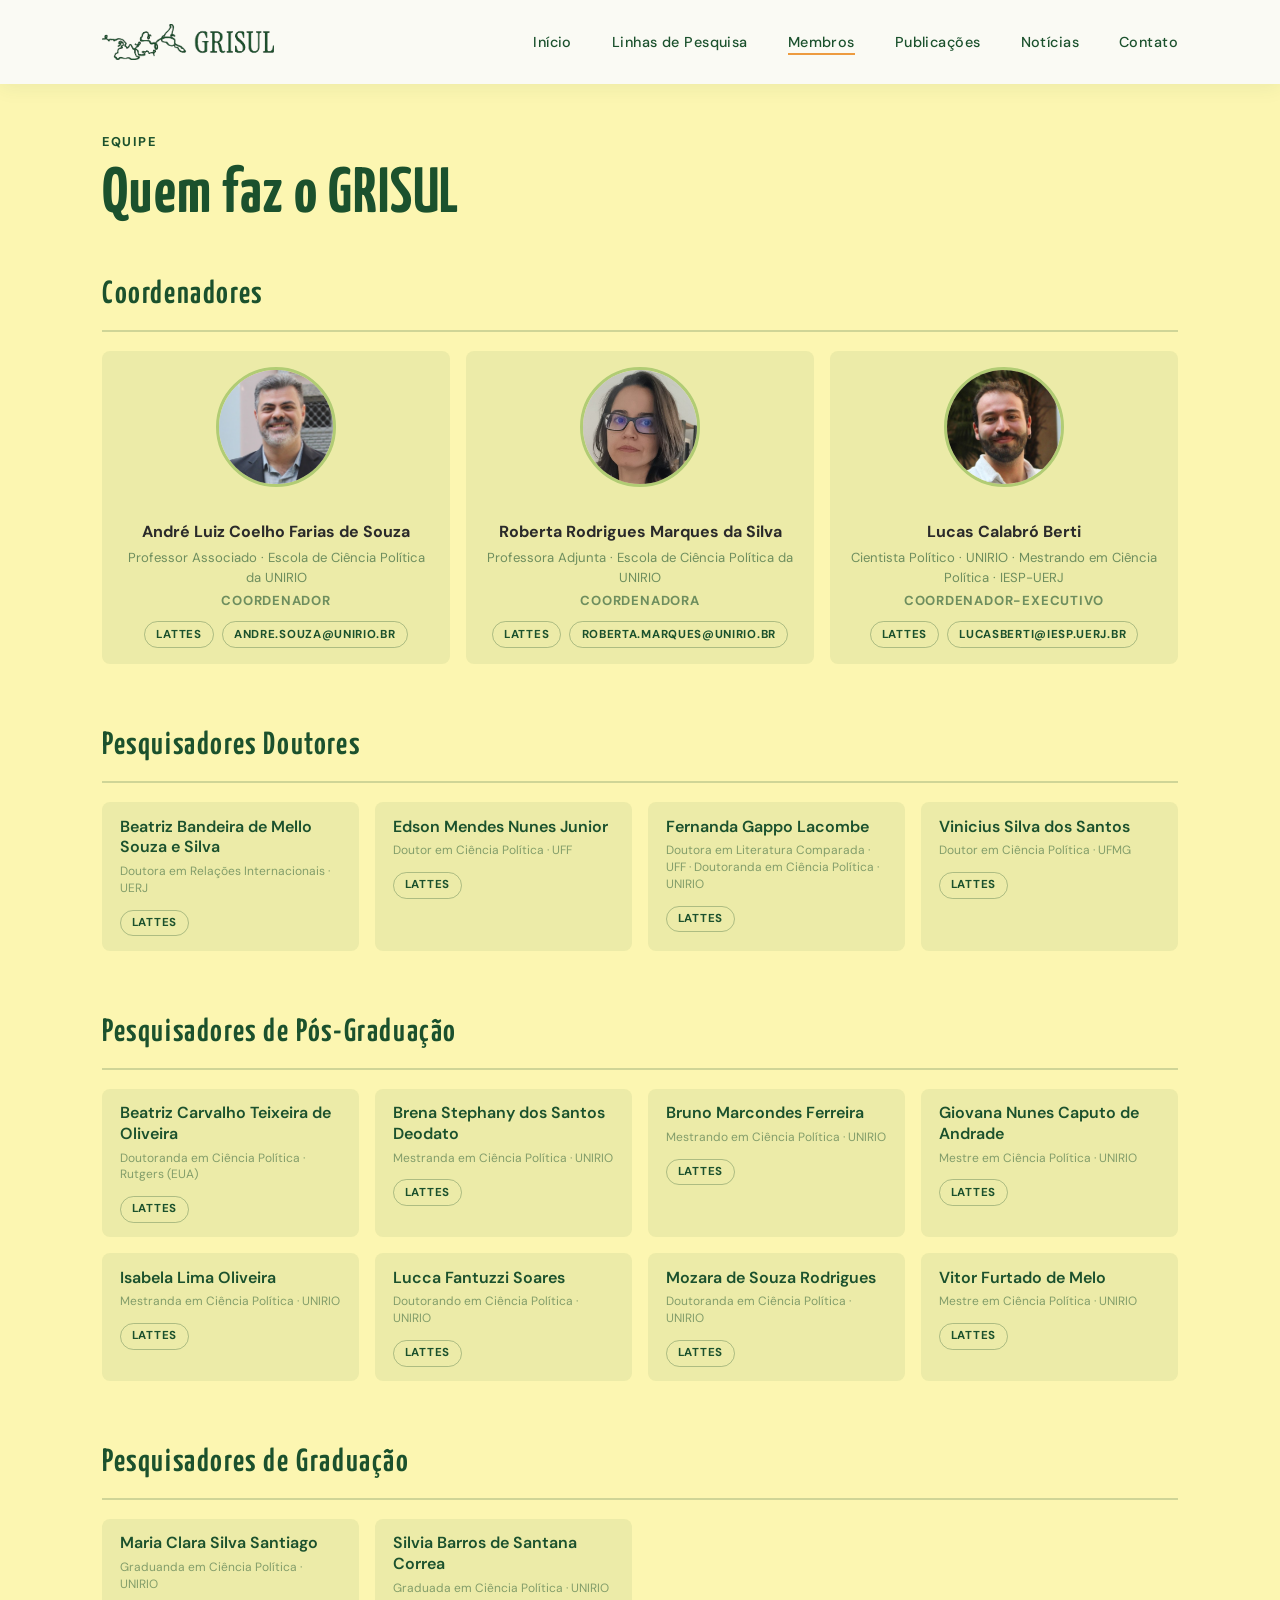
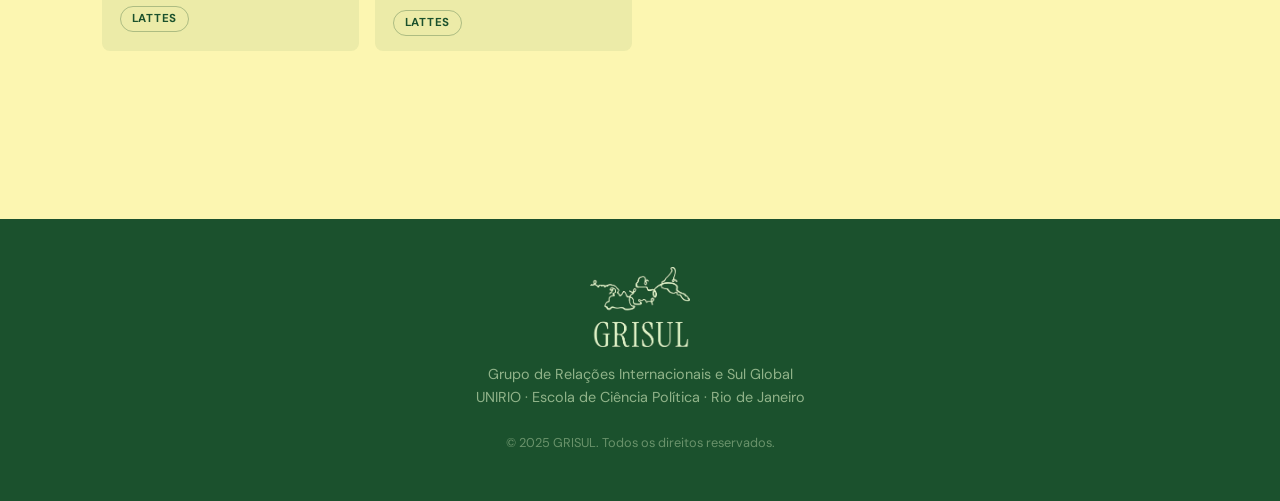
==== membros.html @ c3893f8e "Add files via upload" ====
<!DOCTYPE html>
<html lang="pt-BR">
<head>
  <meta charset="UTF-8" />
  <meta name="viewport" content="width=device-width, initial-scale=1.0" />
  <title>Membros — GRISUL</title>
  <link rel="preconnect" href="https://fonts.googleapis.com" />
  <link rel="preconnect" href="https://fonts.gstatic.com" crossorigin />
  <link href="https://fonts.googleapis.com/css2?family=Yanone+Kaffeesatz:wght@300;400;600;700&family=DM+Sans:ital,wght@0,300;0,400;0,500;0,700;1,400&display=swap" rel="stylesheet" />
  <link rel="stylesheet" href="style.css" />
</head>
<body>

  <nav id="navbar">
    <div class="nav-inner">
      <a href="index.html" class="nav-logo">
        <img src="logo3.png" alt="GRISUL" class="nav-logo-img nav-logo-dark" />
        <img src="logo4.png" alt="GRISUL" class="nav-logo-img nav-logo-light" />
      </a>
      <button class="nav-toggle" id="navToggle" aria-label="Menu">
        <span></span><span></span><span></span>
      </button>
      <ul class="nav-links" id="navLinks">
        <li><a href="index.html">Início</a></li>
        <li><a href="linhas.html">Linhas de Pesquisa</a></li>
        <li><a href="membros.html" class="active">Membros</a></li>
        <li><a href="publicacoes.html">Publicações</a></li>
        <li><a href="index.html#noticias">Notícias</a></li>
        <li><a href="index.html#contato">Contato</a></li>
      </ul>
    </div>
  </nav>

  <section class="section membros page-hero">
    <div class="container">
      <div class="section-label">Equipe</div>
      <h2 class="section-title section-title--lg">Quem faz o GRISUL</h2>

      <div class="membros-bloco">
        <h3 class="membros-cat membros-cat--lg">Coordenadores</h3>
        <div class="membros-grid">
          <div class="membro-card membro-card--vertical">
            <img src="foto-andre.jpg" alt="André Luiz Coelho Farias de Souza" class="membro-foto-lg" style="object-position: center 15%;" />
            <div class="membro-info membro-info--center">
              <strong>André Luiz Coelho Farias de Souza</strong>
              <span>Professor Associado · Escola de Ciência Política da UNIRIO</span>
              <span class="membro-cargo">Coordenador</span>
              <div class="membro-links">
                <a href="http://lattes.cnpq.br/7370207316680307" target="_blank" class="btn-lattes">Lattes</a>
                <a href="mailto:andre.souza@unirio.br" class="btn-lattes">andre.souza@unirio.br</a>
              </div>
            </div>
          </div>
          <div class="membro-card membro-card--vertical">
            <img src="foto-roberta.jpg" alt="Roberta Rodrigues Marques da Silva" class="membro-foto-lg" style="object-position: center 10%;" />
            <div class="membro-info membro-info--center">
              <strong>Roberta Rodrigues Marques da Silva</strong>
              <span>Professora Adjunta · Escola de Ciência Política da UNIRIO</span>
              <span class="membro-cargo">Coordenadora</span>
              <div class="membro-links">
                <a href="http://lattes.cnpq.br/0829888074586753" target="_blank" class="btn-lattes">Lattes</a>
                <a href="mailto:roberta.marques@unirio.br" class="btn-lattes">roberta.marques@unirio.br</a>
              </div>
            </div>
          </div>
          <div class="membro-card membro-card--vertical">
            <img src="foto-lucas.jpg" alt="Lucas Calabró Berti" class="membro-foto-lg" style="object-position: center 5%;" />
            <div class="membro-info membro-info--center">
              <strong>Lucas Calabró Berti</strong>
              <span>Cientista Político · UNIRIO · Mestrando em Ciência Política · IESP-UERJ</span>
              <span class="membro-cargo">Coordenador-Executivo</span>
              <div class="membro-links">
                <a href="http://lattes.cnpq.br/3201012395712916" target="_blank" class="btn-lattes">Lattes</a>
                <a href="mailto:lucasberti@iesp.uerj.br" class="btn-lattes">lucasberti@iesp.uerj.br</a>
              </div>
            </div>
          </div>
        </div>
      </div>

      <div class="membros-bloco">
        <h3 class="membros-cat membros-cat--lg">Pesquisadores Doutores</h3>
        <div class="membros-grid membros-grid--small">
          <div class="membro-tag">
            <span class="membro-tag-nome">Beatriz Bandeira de Mello Souza e Silva</span>
            <span class="membro-nivel">Doutora em Relações Internacionais · UERJ</span>
            <div class="membro-tag-footer"><a href="#" class="btn-lattes">Lattes</a></div>
          </div>
          <div class="membro-tag">
            <span class="membro-tag-nome">Edson Mendes Nunes Junior</span>
            <span class="membro-nivel">Doutor em Ciência Política · UFF</span>
            <div class="membro-tag-footer"><a href="#" class="btn-lattes">Lattes</a></div>
          </div>
          <div class="membro-tag">
            <span class="membro-tag-nome">Fernanda Gappo Lacombe</span>
            <span class="membro-nivel">Doutora em Literatura Comparada · UFF · Doutoranda em Ciência Política · UNIRIO</span>
            <div class="membro-tag-footer"><a href="#" class="btn-lattes">Lattes</a></div>
          </div>
          <div class="membro-tag">
            <span class="membro-tag-nome">Vinicius Silva dos Santos</span>
            <span class="membro-nivel">Doutor em Ciência Política · UFMG</span>
            <div class="membro-tag-footer"><a href="#" class="btn-lattes">Lattes</a></div>
          </div>
        </div>
      </div>

      <div class="membros-bloco">
        <h3 class="membros-cat membros-cat--lg">Pesquisadores de Pós-Graduação</h3>
        <div class="membros-grid membros-grid--small">
          <div class="membro-tag">
            <span class="membro-tag-nome">Beatriz Carvalho Teixeira de Oliveira</span>
            <span class="membro-nivel">Doutoranda em Ciência Política · Rutgers (EUA)</span>
            <div class="membro-tag-footer"><a href="#" class="btn-lattes">Lattes</a></div>
          </div>
          <div class="membro-tag">
            <span class="membro-tag-nome">Brena Stephany dos Santos Deodato</span>
            <span class="membro-nivel">Mestranda em Ciência Política · UNIRIO</span>
            <div class="membro-tag-footer"><a href="#" class="btn-lattes">Lattes</a></div>
          </div>
          <div class="membro-tag">
            <span class="membro-tag-nome">Bruno Marcondes Ferreira</span>
            <span class="membro-nivel">Mestrando em Ciência Política · UNIRIO</span>
            <div class="membro-tag-footer"><a href="#" class="btn-lattes">Lattes</a></div>
          </div>
          <div class="membro-tag">
            <span class="membro-tag-nome">Giovana Nunes Caputo de Andrade</span>
            <span class="membro-nivel">Mestre em Ciência Política · UNIRIO</span>
            <div class="membro-tag-footer"><a href="#" class="btn-lattes">Lattes</a></div>
          </div>
          <div class="membro-tag">
            <span class="membro-tag-nome">Isabela Lima Oliveira</span>
            <span class="membro-nivel">Mestranda em Ciência Política · UNIRIO</span>
            <div class="membro-tag-footer"><a href="#" class="btn-lattes">Lattes</a></div>
          </div>
          <div class="membro-tag">
            <span class="membro-tag-nome">Lucca Fantuzzi Soares</span>
            <span class="membro-nivel">Doutorando em Ciência Política · UNIRIO</span>
            <div class="membro-tag-footer"><a href="#" class="btn-lattes">Lattes</a></div>
          </div>
          <div class="membro-tag">
            <span class="membro-tag-nome">Mozara de Souza Rodrigues</span>
            <span class="membro-nivel">Doutoranda em Ciência Política · UNIRIO</span>
            <div class="membro-tag-footer"><a href="#" class="btn-lattes">Lattes</a></div>
          </div>
          <div class="membro-tag">
            <span class="membro-tag-nome">Vitor Furtado de Melo</span>
            <span class="membro-nivel">Mestre em Ciência Política · UNIRIO</span>
            <div class="membro-tag-footer"><a href="#" class="btn-lattes">Lattes</a></div>
          </div>
        </div>
      </div>

      <div class="membros-bloco">
        <h3 class="membros-cat membros-cat--lg">Pesquisadores de Graduação</h3>
        <div class="membros-grid membros-grid--small">
          <div class="membro-tag">
            <span class="membro-tag-nome">Maria Clara Silva Santiago</span>
            <span class="membro-nivel">Graduanda em Ciência Política · UNIRIO</span>
            <div class="membro-tag-footer"><a href="#" class="btn-lattes">Lattes</a></div>
          </div>
          <div class="membro-tag">
            <span class="membro-tag-nome">Silvia Barros de Santana Correa</span>
            <span class="membro-nivel">Graduada em Ciência Política · UNIRIO</span>
            <div class="membro-tag-footer"><a href="#" class="btn-lattes">Lattes</a></div>
          </div>
        </div>
      </div>

    </div>
  </section>

  <footer class="footer">
    <div class="container footer-inner">
      <div class="footer-logo">
        <img src="logo1.png" alt="GRISUL" class="footer-logo-img" />
      </div>
      <p class="footer-desc">Grupo de Relações Internacionais e Sul Global<br>UNIRIO · Escola de Ciência Política · Rio de Janeiro</p>
      <p class="footer-copy">© 2025 GRISUL. Todos os direitos reservados.</p>
    </div>
  </footer>

  <script src="script.js"></script>
</body>
</html>
---- style.css ----
/* =============================================
   GRISUL — Identidade Visual 2025
   Cores: #1B512D #B1CC74 #DEF4C6 #ED9B40 #A22C29 #FCF6B1
   Tipografia: Yanone Kaffeesatz + DM Sans
   ============================================= */

:root {
  --verde-escuro: #1B512D;
  --verde-medio: #B1CC74;
  --verde-claro: #DEF4C6;
  --laranja: #ED9B40;
  --vermelho: #A22C29;
  --amarelo: #FCF6B1;
  --branco: #FAFAF7;
  --cinza-texto: #2a2a2a;

  --fonte-titulo: 'Yanone Kaffeesatz', sans-serif;
  --fonte-corpo: 'DM Sans', sans-serif;

  --radius: 16px;
  --radius-sm: 8px;
  --transicao: 0.3s ease;
}

*, *::before, *::after { box-sizing: border-box; margin: 0; padding: 0; }

html { scroll-behavior: smooth; }

body {
  font-family: var(--fonte-corpo);
  background-color: var(--branco);
  color: var(--cinza-texto);
  line-height: 1.6;
  overflow-x: hidden;
}

/* ---- UTILITÁRIOS ---- */
.container {
  max-width: 1140px;
  margin: 0 auto;
  padding: 0 2rem;
}

.section {
  padding: 7rem 0;
}

.section-label {
  font-family: var(--fonte-corpo);
  font-size: 0.8rem;
  font-weight: 700;
  letter-spacing: 0.12em;
  text-transform: uppercase;
  color: var(--verde-escuro);
  opacity: 0.6;
  margin-bottom: 0.6rem;
}

.section-title {
  font-family: var(--fonte-titulo);
  font-size: clamp(1.6rem, 3vw, 2.4rem);
  font-weight: 700;
  color: var(--verde-escuro);
  line-height: 1.05;
  margin-bottom: 2.5rem;
  letter-spacing: 0.02em;
}

.section-title--lg {
  font-size: clamp(2.6rem, 5vw, 4.2rem);
}

/* ---- BOTÕES ---- */
.btn {
  display: inline-block;
  font-family: var(--fonte-corpo);
  font-weight: 600;
  font-size: 0.95rem;
  padding: 0.85rem 2rem;
  border-radius: 50px;
  text-decoration: none;
  transition: all var(--transicao);
  cursor: pointer;
}

.btn-primary {
  background: var(--verde-escuro);
  color: var(--verde-claro);
  border: 2px solid var(--verde-escuro);
}
.btn-primary:hover {
  background: var(--laranja);
  border-color: var(--laranja);
  color: var(--verde-escuro);
  transform: translateY(-2px);
}

.btn-outline {
  background: transparent;
  color: var(--verde-escuro);
  border: 2px solid var(--verde-escuro);
}
.btn-outline:hover {
  background: var(--verde-escuro);
  color: var(--verde-claro);
  transform: translateY(-2px);
}

/* ---- NAVBAR ---- */
#navbar {
  position: fixed;
  top: 0; left: 0; right: 0;
  z-index: 100;
  background: rgba(250, 250, 247, 0.96);
  backdrop-filter: blur(12px);
  box-shadow: 0 2px 20px rgba(27, 81, 45, 0.08);
  padding: 0.5rem 0;
}

.nav-inner {
  max-width: 1140px;
  margin: 0 auto;
  padding: 0 2rem;
  display: flex;
  align-items: center;
  justify-content: space-between;
  height: 68px;
}

.nav-logo {
  display: flex;
  align-items: center;
  text-decoration: none;
}

.nav-logo-img {
  height: 36px;
  width: auto;
}

/* Antes do scroll: fundo verde claro → usa logo escura (logo3) */
.nav-logo-dark { display: block; }
.nav-logo-light { display: none; }

/* Quando scrollado: fundo branco → logo escura continua boa */
#navbar.scrolled .nav-logo-dark { display: block; }
#navbar.scrolled .nav-logo-light { display: none; }

.nav-links {
  display: flex;
  list-style: none;
  gap: 2.5rem;
}

.nav-links a {
  font-family: var(--fonte-corpo);
  font-size: 0.9rem;
  font-weight: 500;
  color: var(--verde-escuro);
  text-decoration: none;
  letter-spacing: 0.03em;
  position: relative;
  transition: color var(--transicao);
}

.nav-links a::after {
  content: '';
  position: absolute;
  bottom: -4px; left: 0; right: 0;
  height: 2px;
  background: var(--laranja);
  transform: scaleX(0);
  transform-origin: left;
  transition: transform var(--transicao);
}

.nav-links a:hover::after,
.nav-links a.active::after { transform: scaleX(1); }

.nav-toggle {
  display: none;
  flex-direction: column;
  gap: 5px;
  background: none;
  border: none;
  cursor: pointer;
  padding: 4px;
}

.nav-toggle span {
  display: block;
  width: 24px;
  height: 2px;
  background: var(--verde-escuro);
  border-radius: 2px;
  transition: all 0.3s;
}

/* ---- HERO ---- */
.hero {
  min-height: 100vh;
  background: var(--verde-claro);
  display: flex;
  align-items: center;
  position: relative;
  overflow: hidden;
  padding-top: 68px;
}

.hero-bg-shapes {
  position: absolute;
  inset: 0;
  pointer-events: none;
}

.shape {
  position: absolute;
  border-radius: 50%;
  opacity: 0.3;
}

.shape-1 {
  width: 600px; height: 600px;
  background: radial-gradient(circle, var(--verde-medio) 0%, transparent 70%);
  top: -200px; right: -100px;
}

.shape-2 {
  width: 400px; height: 400px;
  background: radial-gradient(circle, var(--amarelo) 0%, transparent 70%);
  bottom: -150px; left: -100px;
}

.shape-3 {
  width: 200px; height: 200px;
  background: radial-gradient(circle, var(--laranja) 0%, transparent 70%);
  top: 30%; left: 40%;
  opacity: 0.15;
}

.hero-inner {
  position: relative;
  z-index: 2;
  max-width: 1140px;
  margin: 0 auto;
  padding: 4rem 2rem;
  width: 100%;
  display: grid;
  grid-template-columns: 1fr auto;
  align-items: center;
  gap: 4rem;
}

.hero-content {
  display: flex;
  flex-direction: column;
  gap: 2rem;
}

.hero-badge {
  display: inline-block;
  font-size: 0.78rem;
  font-weight: 600;
  letter-spacing: 0.1em;
  text-transform: uppercase;
  color: var(--verde-escuro);
  background: rgba(27, 81, 45, 0.1);
  padding: 0.4rem 1rem;
  border-radius: 50px;
  border: 1px solid rgba(27, 81, 45, 0.2);
  width: fit-content;
}

.hero-tagline {
  font-family: var(--fonte-titulo);
  font-size: clamp(2rem, 4vw, 3.4rem);
  font-weight: 600;
  color: var(--verde-escuro);
  line-height: 1.15;
  letter-spacing: 0.01em;
  max-width: 680px;
}

.hero-ctas {
  display: flex;
  gap: 1rem;
  flex-wrap: wrap;
}

.hero-logo-side {
  display: flex;
  align-items: center;
  justify-content: center;
  flex-shrink: 0;
}

.hero-logo-img {
  width: clamp(220px, 28vw, 380px);
  height: auto;
}

@keyframes floatMap {
  0%, 100% { transform: translateY(0); }
  50% { transform: translateY(-10px); }
}

.hero-logo-side {
  animation: floatMap 5s ease-in-out infinite;
}

/* ---- PÁGINAS INTERNAS ---- */
.page-hero {
  padding-top: calc(68px + 4rem);
}

/* ---- SOBRE ---- */
.sobre {
  background: var(--branco);
}

.sobre-grid {
  display: grid;
  grid-template-columns: 1fr 1fr;
  gap: 5rem;
  align-items: start;
}

.sobre-text p {
  font-size: 1.05rem;
  line-height: 1.75;
  color: #444;
  margin-bottom: 1.4rem;
}

.sobre-stats {
  display: grid;
  grid-template-columns: 1fr 1fr;
  gap: 1.5rem;
  margin-top: 3rem;
}

.stat {
  display: flex;
  flex-direction: column;
  gap: 0.2rem;
}

.stat-num {
  font-family: var(--fonte-titulo);
  font-size: 3rem;
  font-weight: 700;
  color: var(--vermelho);
  line-height: 1;
}

.stat-label {
  font-size: 0.85rem;
  color: #666;
  font-weight: 500;
}

.sobre-card {
  background: var(--verde-claro);
  border-radius: var(--radius);
  padding: 2.5rem;
  position: sticky;
  top: 90px;
}

.sobre-card-label {
  font-size: 0.75rem;
  font-weight: 700;
  letter-spacing: 0.1em;
  text-transform: uppercase;
  color: var(--verde-escuro);
  opacity: 0.55;
  margin-bottom: 0.5rem;
}

.sobre-card p {
  font-size: 0.95rem;
  color: var(--verde-escuro);
  line-height: 1.6;
}

.cnpq-link {
  font-size: 0.95rem;
  font-weight: 600;
  color: var(--verde-escuro);
  text-decoration: none;
  border-bottom: 2px solid var(--verde-medio);
  transition: border-color var(--transicao);
}
.cnpq-link:hover { border-color: var(--laranja); }

/* ---- LINHAS DE PESQUISA ---- */
.linhas {
  background: var(--verde-escuro);
}

.linhas .section-label { color: var(--verde-medio); }
.linhas .section-title { color: var(--verde-claro); }

.linhas-grid {
  display: grid;
  grid-template-columns: repeat(2, 1fr);
  gap: 1.5rem;
}

.linha-card {
  padding: 2.5rem;
  border-radius: var(--radius);
  position: relative;
  overflow: hidden;
  transition: transform var(--transicao);
  border: 1px solid rgba(255,255,255,0.08);
}

.linha-card:hover { transform: translateY(-4px); }

.linha-card[data-cor="verde"] { background: rgba(177, 204, 116, 0.12); }
.linha-card[data-cor="laranja"] { background: rgba(237, 155, 64, 0.12); }
.linha-card[data-cor="vermelho"] { background: rgba(162, 44, 41, 0.2); }
.linha-card[data-cor="amarelo"] { background: rgba(252, 246, 177, 0.08); }

.linha-num {
  font-family: var(--fonte-titulo);
  font-size: 5rem;
  font-weight: 700;
  line-height: 1;
  margin-bottom: 1rem;
  opacity: 0.15;
  color: #fff;
}

.linha-card[data-cor="verde"] .linha-num { color: var(--verde-medio); opacity: 0.4; }
.linha-card[data-cor="laranja"] .linha-num { color: var(--laranja); opacity: 0.4; }
.linha-card[data-cor="vermelho"] .linha-num { color: var(--vermelho); opacity: 0.5; }
.linha-card[data-cor="amarelo"] .linha-num { color: var(--amarelo); opacity: 0.4; }

.linha-card h3 {
  font-family: var(--fonte-titulo);
  font-size: 1.5rem;
  font-weight: 600;
  color: var(--verde-claro);
  margin-bottom: 1rem;
  line-height: 1.2;
  letter-spacing: 0.02em;
}

.linha-card p {
  font-size: 0.95rem;
  color: rgba(222, 244, 198, 0.7);
  line-height: 1.7;
}

/* ---- MEMBROS ---- */
.membros {
  background: var(--amarelo);
}

.membros .section-title { color: var(--verde-escuro); }

.membros-bloco {
  margin-bottom: 3.5rem;
}

.membros-cat {
  font-family: var(--fonte-titulo);
  font-size: 1.3rem;
  font-weight: 600;
  color: var(--verde-escuro);
  letter-spacing: 0.05em;
  margin-bottom: 1.2rem;
  padding-bottom: 0.6rem;
  border-bottom: 2px solid rgba(27, 81, 45, 0.2);
}

.membros-cat--lg {
  font-size: 2rem;
}

.membros-grid {
  display: grid;
  grid-template-columns: repeat(auto-fill, minmax(280px, 1fr));
  gap: 1rem;
}

.membros-grid--small {
  grid-template-columns: repeat(auto-fill, minmax(240px, 1fr));
}

.membro-tag {
  background: rgba(27, 81, 45, 0.07);
  border-radius: var(--radius-sm);
  padding: 1rem 1.2rem;
  transition: background var(--transicao);
  display: flex;
  flex-direction: column;
  align-items: flex-start;
  gap: 0.25rem;
}

.membro-tag:hover { background: rgba(27, 81, 45, 0.13); }

.membro-tag-nome {
  display: block;
  font-size: 1rem;
  font-weight: 700;
  color: var(--verde-escuro);
  line-height: 1.3;
}

.membro-nivel {
  display: block;
  font-size: 0.78rem;
  font-weight: 400;
  color: var(--verde-escuro);
  opacity: 0.5;
  line-height: 1.4;
}

.membro-tag-footer {
  margin-top: 0.5rem;
}

.btn-lattes {
  display: inline-block;
  font-size: 0.72rem;
  font-weight: 700;
  letter-spacing: 0.06em;
  text-transform: uppercase;
  color: var(--verde-escuro);
  text-decoration: none;
  border: 1.5px solid rgba(27, 81, 45, 0.35);
  border-radius: 50px;
  padding: 0.25rem 0.8rem;
  transition: all var(--transicao);
}

.btn-lattes:hover {
  background: var(--verde-escuro);
  color: var(--verde-claro);
  border-color: var(--verde-escuro);
}

.membro-card {
  display: flex;
  align-items: flex-start;
  gap: 1rem;
  background: rgba(27, 81, 45, 0.07);
  border-radius: var(--radius-sm);
  padding: 1rem 1.2rem;
  transition: background var(--transicao);
}

.membro-card:hover { background: rgba(27, 81, 45, 0.13); }

.membro-foto {
  width: 72px;
  height: 72px;
  border-radius: 50%;
  object-fit: cover;
  object-position: center top;
  flex-shrink: 0;
  border: 3px solid var(--verde-medio);
}

.membro-foto-lg {
  width: 120px;
  height: 120px;
  border-radius: 50%;
  object-fit: cover;
  object-position: center top;
  border: 3px solid var(--verde-medio);
  margin-bottom: 1rem;
}

.membro-card--vertical {
  flex-direction: column;
  align-items: center;
  text-align: center;
}

.membro-info--center {
  display: flex;
  flex-direction: column;
  align-items: center;
  gap: 0.25rem;
  width: 100%;
}

.membro-info--center .membro-links {
  justify-content: center;
}

.membro-info {
  display: flex;
  flex-direction: column;
  gap: 0.2rem;
}

.membro-info span {
  font-size: 0.82rem;
  color: var(--verde-escuro);
  opacity: 0.6;
  line-height: 1.5;
}

.membro-cargo {
  font-size: 0.8rem;
  font-weight: 700;
  letter-spacing: 0.06em;
  text-transform: uppercase;
  color: var(--verde-escuro);
  opacity: 0.6;
}

.membro-tag {
  background: rgba(27, 81, 45, 0.07);
  border-radius: var(--radius-sm);
  padding: 0.9rem 1.1rem;
  transition: background var(--transicao);
  display: flex;
  flex-direction: column;
  gap: 0.3rem;
}

.membro-tag:hover { background: rgba(27, 81, 45, 0.13); }

.membro-tag-nome {
  font-size: 1rem;
  font-weight: 600;
  color: var(--verde-escuro);
  line-height: 1.3;
}

.membro-nivel {
  font-size: 0.75rem;
  font-weight: 400;
  color: var(--verde-escuro);
  opacity: 0.5;
  line-height: 1.4;
}

.membro-tag-footer {
  margin-top: 0.4rem;
}

.btn-lattes {
  display: inline-block;
  font-size: 0.72rem;
  font-weight: 700;
  letter-spacing: 0.06em;
  text-transform: uppercase;
  color: var(--verde-escuro);
  text-decoration: none;
  border: 1.5px solid rgba(27, 81, 45, 0.3);
  border-radius: 50px;
  padding: 0.2rem 0.7rem;
  transition: all var(--transicao);
}

.btn-lattes:hover {
  background: var(--verde-escuro);
  color: var(--verde-claro);
  border-color: var(--verde-escuro);
}

.membro-links {
  display: flex;
  gap: 0.5rem;
  margin-top: 0.5rem;
  flex-wrap: wrap;
}

/* ---- PUBLICAÇÕES ---- */
.publicacoes {
  background: var(--branco);
}

.pub-placeholder {
  display: flex;
  flex-direction: column;
  align-items: center;
  text-align: center;
  gap: 1.5rem;
  padding: 4rem 2rem;
  background: var(--verde-claro);
  border-radius: var(--radius);
  max-width: 600px;
  margin: 0 auto;
}

.pub-icon {
  color: var(--verde-escuro);
  opacity: 0.5;
}

.pub-placeholder p {
  font-size: 1rem;
  color: var(--verde-escuro);
  line-height: 1.7;
  opacity: 0.8;
}

/* ---- NOTÍCIAS ---- */
.noticias {
  background: var(--verde-escuro);
}

.noticias .section-label { color: var(--verde-medio); }
.noticias .section-title { color: var(--verde-claro); }

.noticias-grid {
  display: grid;
  grid-template-columns: repeat(3, 1fr);
  gap: 1.5rem;
}

.noticia-card {
  background: rgba(255,255,255,0.05);
  border: 1px solid rgba(255,255,255,0.08);
  border-radius: var(--radius);
  padding: 1.8rem;
  display: flex;
  flex-direction: column;
  gap: 0.8rem;
  transition: background var(--transicao), transform var(--transicao);
}

.noticia-card:hover {
  background: rgba(255,255,255,0.09);
  transform: translateY(-3px);
}

.noticia-tipo {
  display: inline-block;
  font-size: 0.7rem;
  font-weight: 700;
  letter-spacing: 0.1em;
  text-transform: uppercase;
  padding: 0.25rem 0.8rem;
  border-radius: 50px;
  width: fit-content;
}

.noticia-tipo--artigo {
  background: rgba(177, 204, 116, 0.2);
  color: var(--verde-medio);
  border: 1px solid rgba(177, 204, 116, 0.3);
}

.noticia-tipo--evento {
  background: rgba(237, 155, 64, 0.2);
  color: var(--laranja);
  border: 1px solid rgba(237, 155, 64, 0.3);
}

.noticia-titulo {
  font-family: var(--fonte-titulo);
  font-size: 1.4rem;
  font-weight: 600;
  color: var(--verde-claro);
  line-height: 1.25;
  letter-spacing: 0.02em;
}

.noticia-desc {
  font-size: 0.9rem;
  color: rgba(222, 244, 198, 0.65);
  line-height: 1.65;
  flex: 1;
}

.noticia-meta {
  display: flex;
  justify-content: space-between;
  align-items: center;
  padding-top: 0.8rem;
  border-top: 1px solid rgba(255,255,255,0.08);
  gap: 0.5rem;
}

.noticia-autor {
  font-size: 0.8rem;
  font-weight: 600;
  color: var(--verde-medio);
}

.noticia-data {
  font-size: 0.75rem;
  color: rgba(222, 244, 198, 0.4);
}

.noticia-link {
  font-size: 0.82rem;
  font-weight: 600;
  color: var(--laranja);
  text-decoration: none;
  transition: opacity var(--transicao);
}

.noticia-link:hover { opacity: 0.75; }

@media (max-width: 900px) {
  .noticias-grid { grid-template-columns: 1fr; }
}

/* ---- CONTATO ---- */
.contato {
  background: var(--verde-claro);
}

.contato-grid {
  display: grid;
  grid-template-columns: 1fr 1fr;
  gap: 4rem;
  align-items: start;
}

.contato-item {
  display: flex;
  align-items: flex-start;
  gap: 1.2rem;
  margin-bottom: 2rem;
}

.contato-icon {
  font-size: 1.3rem;
  width: 40px;
  height: 40px;
  background: var(--verde-escuro);
  border-radius: 50%;
  display: flex;
  align-items: center;
  justify-content: center;
  flex-shrink: 0;
}

.contato-item > div {
  display: flex;
  flex-direction: column;
  gap: 0.2rem;
}

.contato-item strong {
  font-size: 0.8rem;
  font-weight: 700;
  letter-spacing: 0.08em;
  text-transform: uppercase;
  color: var(--verde-escuro);
  opacity: 0.6;
}

.contato-item span,
.contato-item a {
  font-size: 0.95rem;
  color: var(--verde-escuro);
  text-decoration: none;
  line-height: 1.5;
}

.contato-item a:hover { text-decoration: underline; }

/* ---- FOOTER ---- */
.footer {
  background: var(--verde-escuro);
  padding: 3rem 0;
  color: var(--verde-claro);
}

.footer-inner {
  display: flex;
  flex-direction: column;
  align-items: center;
  text-align: center;
  gap: 1rem;
}

.footer-logo {
  display: flex;
  align-items: center;
}

.footer-logo-img {
  height: 80px;
  width: auto;
}

.footer-desc {
  font-size: 0.9rem;
  opacity: 0.6;
  line-height: 1.6;
}

.footer-copy {
  font-size: 0.8rem;
  opacity: 0.4;
  margin-top: 0.5rem;
}

/* ---- ANIMAÇÕES DE ENTRADA ---- */
.fade-in {
  opacity: 0;
  transform: translateY(24px);
  transition: opacity 0.7s ease, transform 0.7s ease;
}

.fade-in.visible {
  opacity: 1;
  transform: translateY(0);
}

/* ---- RESPONSIVO ---- */
@media (max-width: 900px) {
  .sobre-grid,
  .contato-grid {
    grid-template-columns: 1fr;
    gap: 2.5rem;
  }

  .linhas-grid {
    grid-template-columns: 1fr;
  }

  .hero-inner {
    grid-template-columns: 1fr;
    text-align: center;
  }

  .hero-logo-side {
    order: -1;
  }

  .hero-logo-img {
    width: clamp(180px, 60vw, 300px);
  }

  .hero-badge { margin: 0 auto; }
  .hero-tagline { margin: 0 auto; }
  .hero-ctas { justify-content: center; }

  .sobre-card { position: static; }
}

@media (max-width: 660px) {
  .nav-links {
    display: none;
    position: fixed;
    top: 68px; left: 0; right: 0;
    background: var(--branco);
    flex-direction: column;
    padding: 2rem;
    gap: 1.5rem;
    box-shadow: 0 10px 30px rgba(0,0,0,0.1);
  }

  .nav-links.open { display: flex; }

  .nav-toggle { display: flex; }

  .hero-title { font-size: clamp(2.8rem, 12vw, 4rem); }

  .section { padding: 4rem 0; }

  .sobre-stats { grid-template-columns: 1fr 1fr; }

  .membros-grid {
    grid-template-columns: 1fr;
  }
}
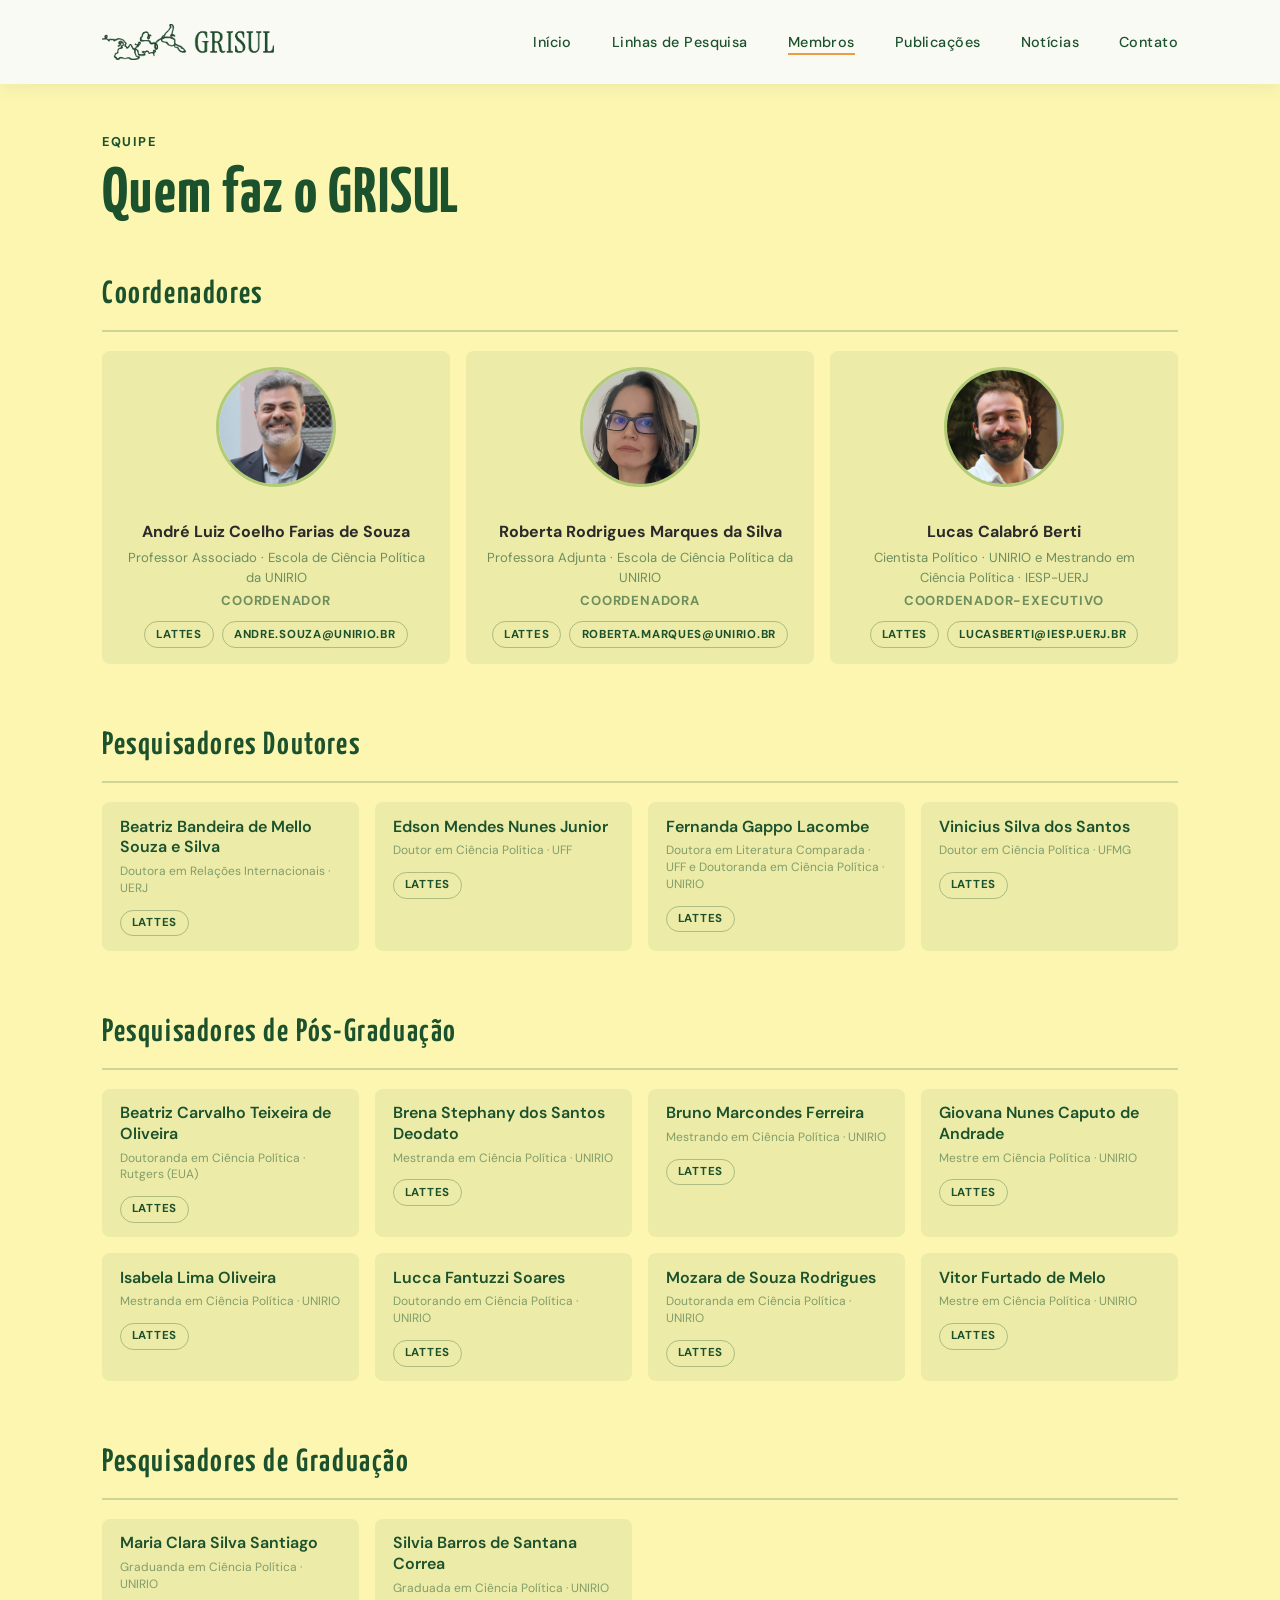
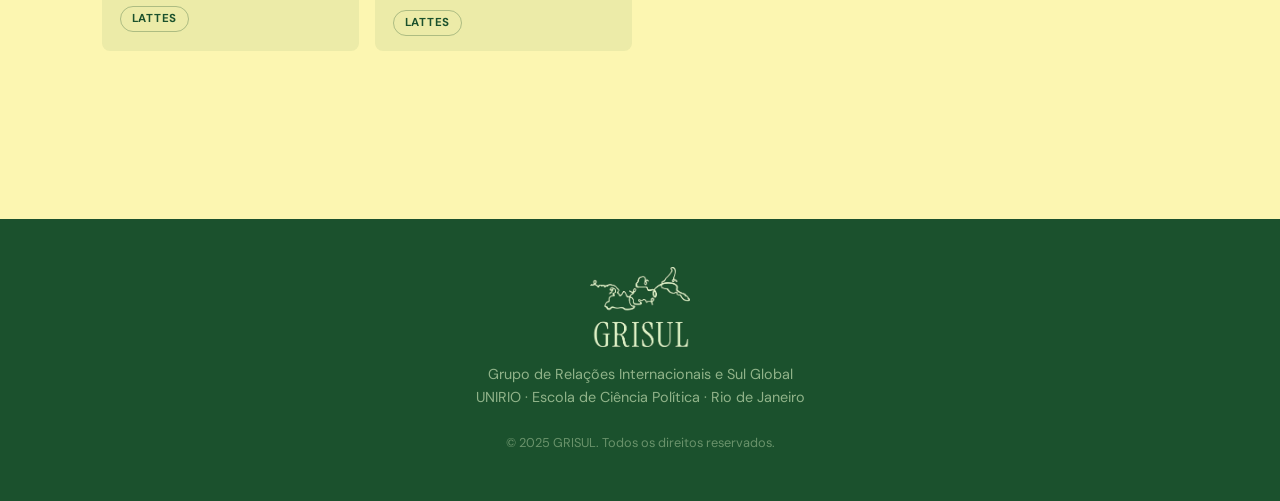
==== commit f87192c3: "Update membros.html" ====
--- a/membros.html
+++ b/membros.html
@@ -67,7 +67,7 @@
             <img src="foto-lucas.jpg" alt="Lucas Calabró Berti" class="membro-foto-lg" style="object-position: center 5%;" />
             <div class="membro-info membro-info--center">
               <strong>Lucas Calabró Berti</strong>
-              <span>Cientista Político · UNIRIO · Mestrando em Ciência Política · IESP-UERJ</span>
+              <span>Cientista Político · UNIRIO e Mestrando em Ciência Política · IESP-UERJ</span>
               <span class="membro-cargo">Coordenador-Executivo</span>
               <div class="membro-links">
                 <a href="http://lattes.cnpq.br/3201012395712916" target="_blank" class="btn-lattes">Lattes</a>
@@ -93,7 +93,7 @@
           </div>
           <div class="membro-tag">
             <span class="membro-tag-nome">Fernanda Gappo Lacombe</span>
-            <span class="membro-nivel">Doutora em Literatura Comparada · UFF · Doutoranda em Ciência Política · UNIRIO</span>
+            <span class="membro-nivel">Doutora em Literatura Comparada · UFF e Doutoranda em Ciência Política · UNIRIO</span>
             <div class="membro-tag-footer"><a href="#" class="btn-lattes">Lattes</a></div>
           </div>
           <div class="membro-tag">
--- a/style.css
+++ b/style.css
@@ -757,6 +757,12 @@
   border: 1px solid rgba(237, 155, 64, 0.3);
 }
 
+.noticia-tipo--podcast {
+  background: rgba(162, 44, 41, 0.2);
+  color: #e05c5c;
+  border: 1px solid rgba(162, 44, 41, 0.3);
+}
+
 .noticia-titulo {
   font-family: var(--fonte-titulo);
   font-size: 1.4rem;
@@ -788,9 +794,13 @@
   color: var(--verde-medio);
 }
 
-.noticia-data {
-  font-size: 0.75rem;
-  color: rgba(222, 244, 198, 0.4);
+.noticia-autor small {
+  display: block;
+  font-size: 0.7rem;
+  font-weight: 400;
+  opacity: 0.7;
+  letter-spacing: 0.04em;
+  text-transform: uppercase;
 }
 
 .noticia-link {
@@ -807,7 +817,57 @@
   .noticias-grid { grid-template-columns: 1fr; }
 }
 
-/* ---- CONTATO ---- */
+.pub-recentes .noticia-card {
+  background: rgba(27, 81, 45, 0.07);
+  border: 1px solid rgba(27, 81, 45, 0.1);
+}
+
+.pub-recentes .noticia-card:hover {
+  background: rgba(27, 81, 45, 0.12);
+}
+
+.pub-recentes .noticia-titulo {
+  color: var(--verde-escuro);
+}
+
+.pub-recentes .noticia-desc {
+  color: #444;
+}
+
+.pub-recentes .noticia-autor {
+  color: var(--verde-escuro);
+  opacity: 0.7;
+}
+
+.pub-recentes .noticia-data {
+  color: var(--verde-escuro);
+  opacity: 0.4;
+}
+
+.pub-recentes .noticia-meta {
+  border-top: 1px solid rgba(27, 81, 45, 0.1);
+}
+
+.pub-recentes .noticia-link {
+  color: var(--verde-escuro);
+  font-weight: 700;
+}
+
+.pub-recentes .noticia-link:hover {
+  opacity: 0.6;
+}
+
+.pub-recentes .noticia-tipo--artigo {
+  background: rgba(27, 81, 45, 0.1);
+  color: var(--verde-escuro);
+  border: 1px solid rgba(27, 81, 45, 0.2);
+}
+
+.pub-recentes .noticia-tipo--evento {
+  background: rgba(237, 155, 64, 0.15);
+  color: #a06a1a;
+  border: 1px solid rgba(237, 155, 64, 0.3);
+}
 .contato {
   background: var(--verde-claro);
 }
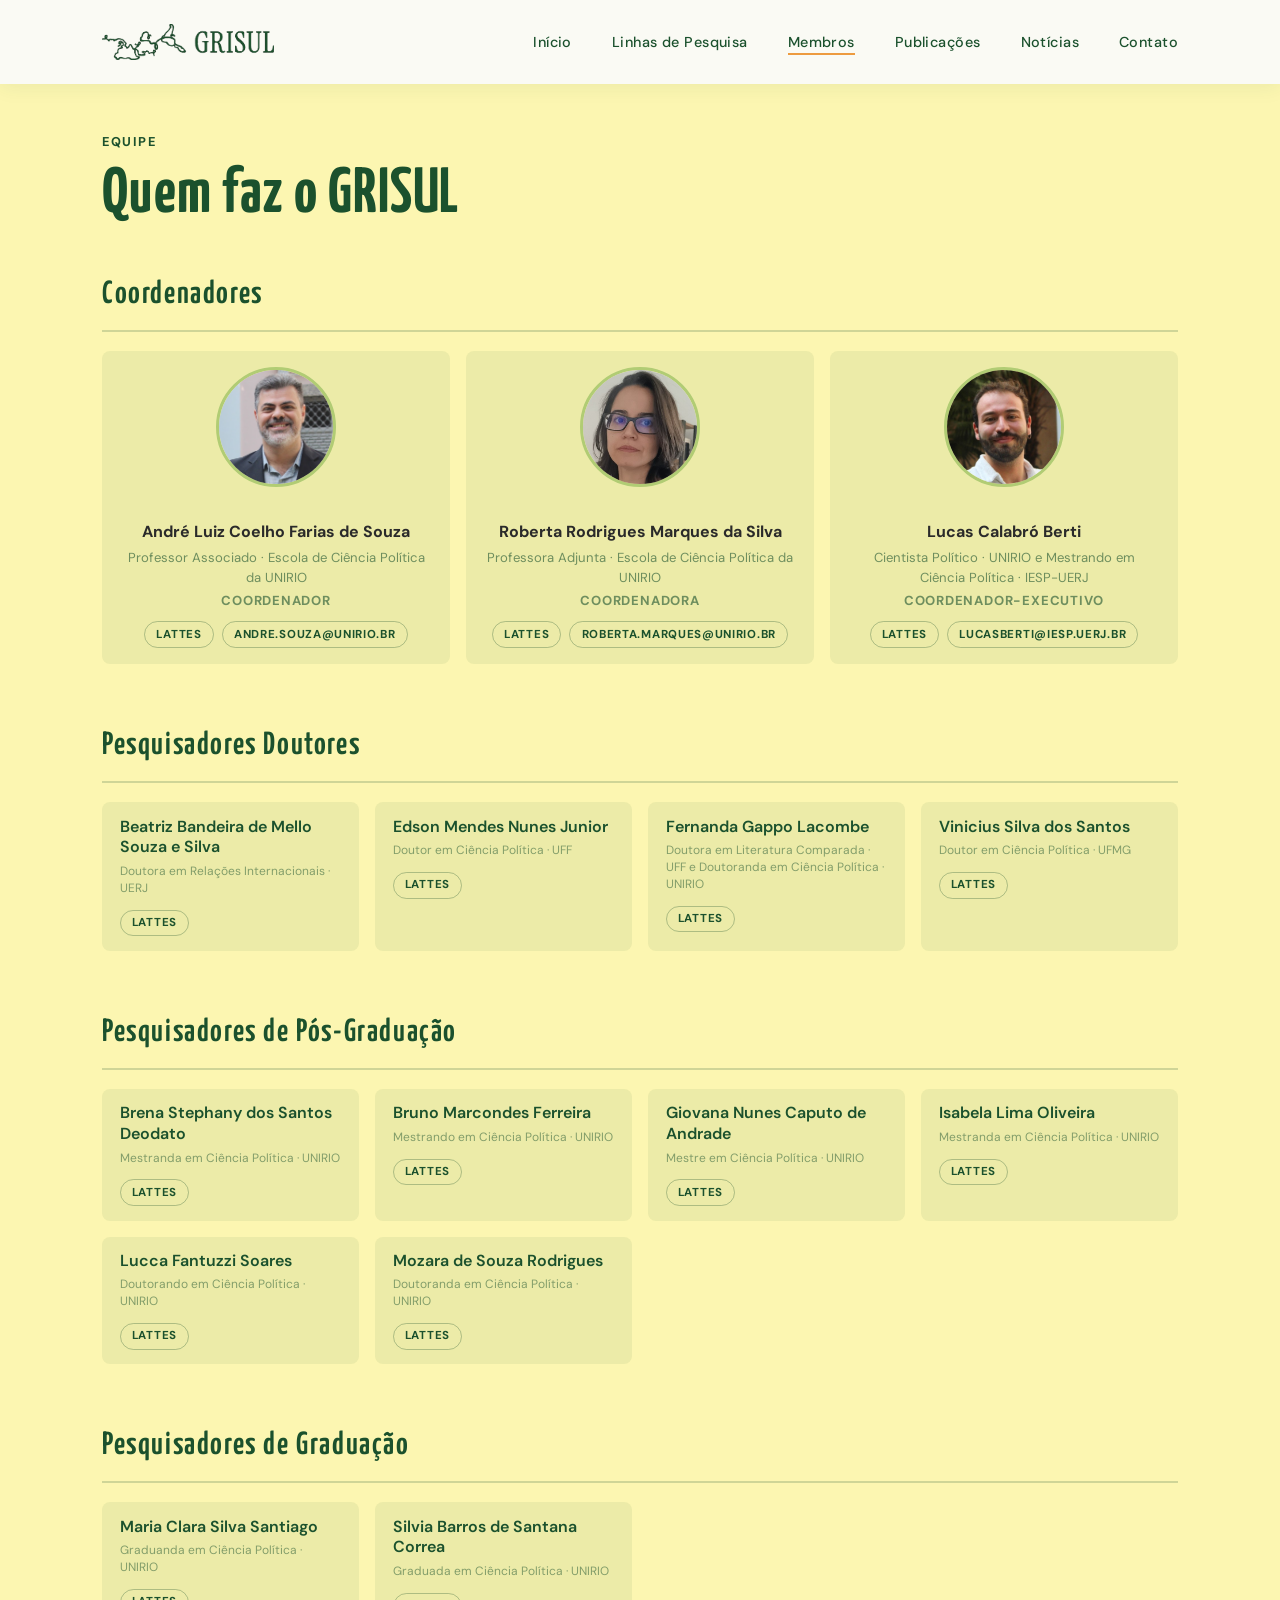
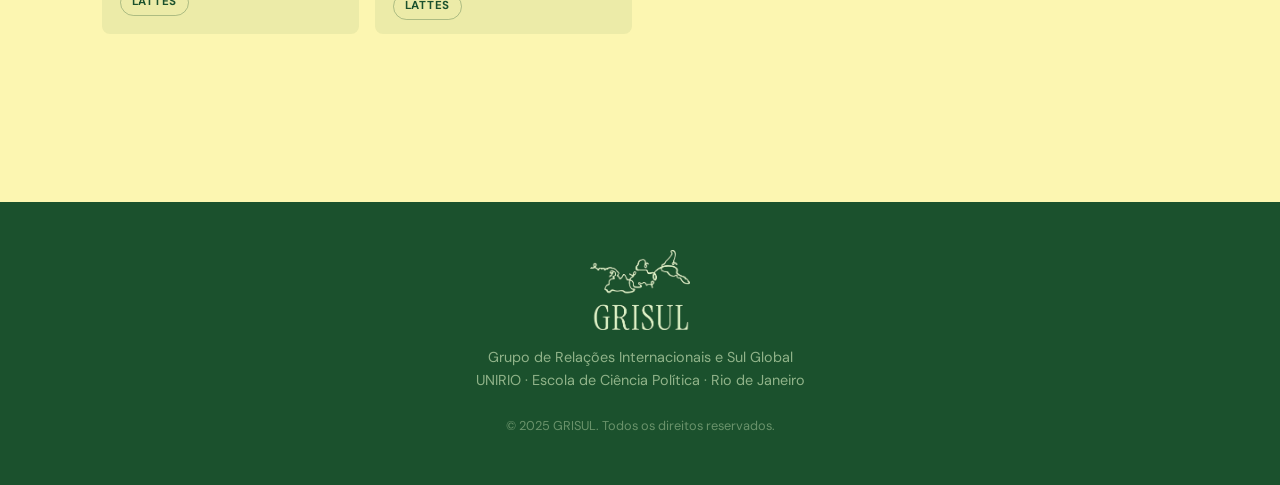
==== commit 21663c22: "Update membros.html" ====
--- a/membros.html
+++ b/membros.html
@@ -108,11 +108,6 @@
         <h3 class="membros-cat membros-cat--lg">Pesquisadores de Pós-Graduação</h3>
         <div class="membros-grid membros-grid--small">
           <div class="membro-tag">
-            <span class="membro-tag-nome">Beatriz Carvalho Teixeira de Oliveira</span>
-            <span class="membro-nivel">Doutoranda em Ciência Política · Rutgers (EUA)</span>
-            <div class="membro-tag-footer"><a href="#" class="btn-lattes">Lattes</a></div>
-          </div>
-          <div class="membro-tag">
             <span class="membro-tag-nome">Brena Stephany dos Santos Deodato</span>
             <span class="membro-nivel">Mestranda em Ciência Política · UNIRIO</span>
             <div class="membro-tag-footer"><a href="#" class="btn-lattes">Lattes</a></div>
@@ -140,11 +135,6 @@
           <div class="membro-tag">
             <span class="membro-tag-nome">Mozara de Souza Rodrigues</span>
             <span class="membro-nivel">Doutoranda em Ciência Política · UNIRIO</span>
-            <div class="membro-tag-footer"><a href="#" class="btn-lattes">Lattes</a></div>
-          </div>
-          <div class="membro-tag">
-            <span class="membro-tag-nome">Vitor Furtado de Melo</span>
-            <span class="membro-nivel">Mestre em Ciência Política · UNIRIO</span>
             <div class="membro-tag-footer"><a href="#" class="btn-lattes">Lattes</a></div>
           </div>
         </div>
--- a/style.css
+++ b/style.css
@@ -306,6 +306,55 @@
 
 .hero-logo-side {
   animation: floatMap 5s ease-in-out infinite;
+}
+
+.sobre-coord-lista {
+  display: flex;
+  flex-direction: column;
+  gap: 0.8rem;
+  margin-top: 0.5rem;
+}
+
+.sobre-coord-item {
+  display: flex;
+  align-items: center;
+  gap: 0.7rem;
+  text-decoration: none;
+  padding: 0.3rem 0.4rem;
+  border-radius: var(--radius-sm);
+  transition: background var(--transicao);
+}
+
+.sobre-coord-item:hover {
+  background: rgba(27, 81, 45, 0.08);
+}
+
+.sobre-coord-foto {
+  width: 36px;
+  height: 36px;
+  border-radius: 50%;
+  object-fit: cover;
+  object-position: center top;
+  flex-shrink: 0;
+  border: 2px solid var(--verde-medio);
+}
+
+.sobre-coord-nome {
+  font-size: 0.85rem;
+  font-weight: 600;
+  color: var(--verde-escuro);
+  margin: 0;
+  line-height: 1.3;
+}
+
+.sobre-coord-cargo {
+  font-size: 0.72rem;
+  font-weight: 600;
+  text-transform: uppercase;
+  letter-spacing: 0.06em;
+  color: var(--verde-escuro);
+  opacity: 0.5;
+  margin: 0;
 }
 
 /* ---- PÁGINAS INTERNAS ---- */
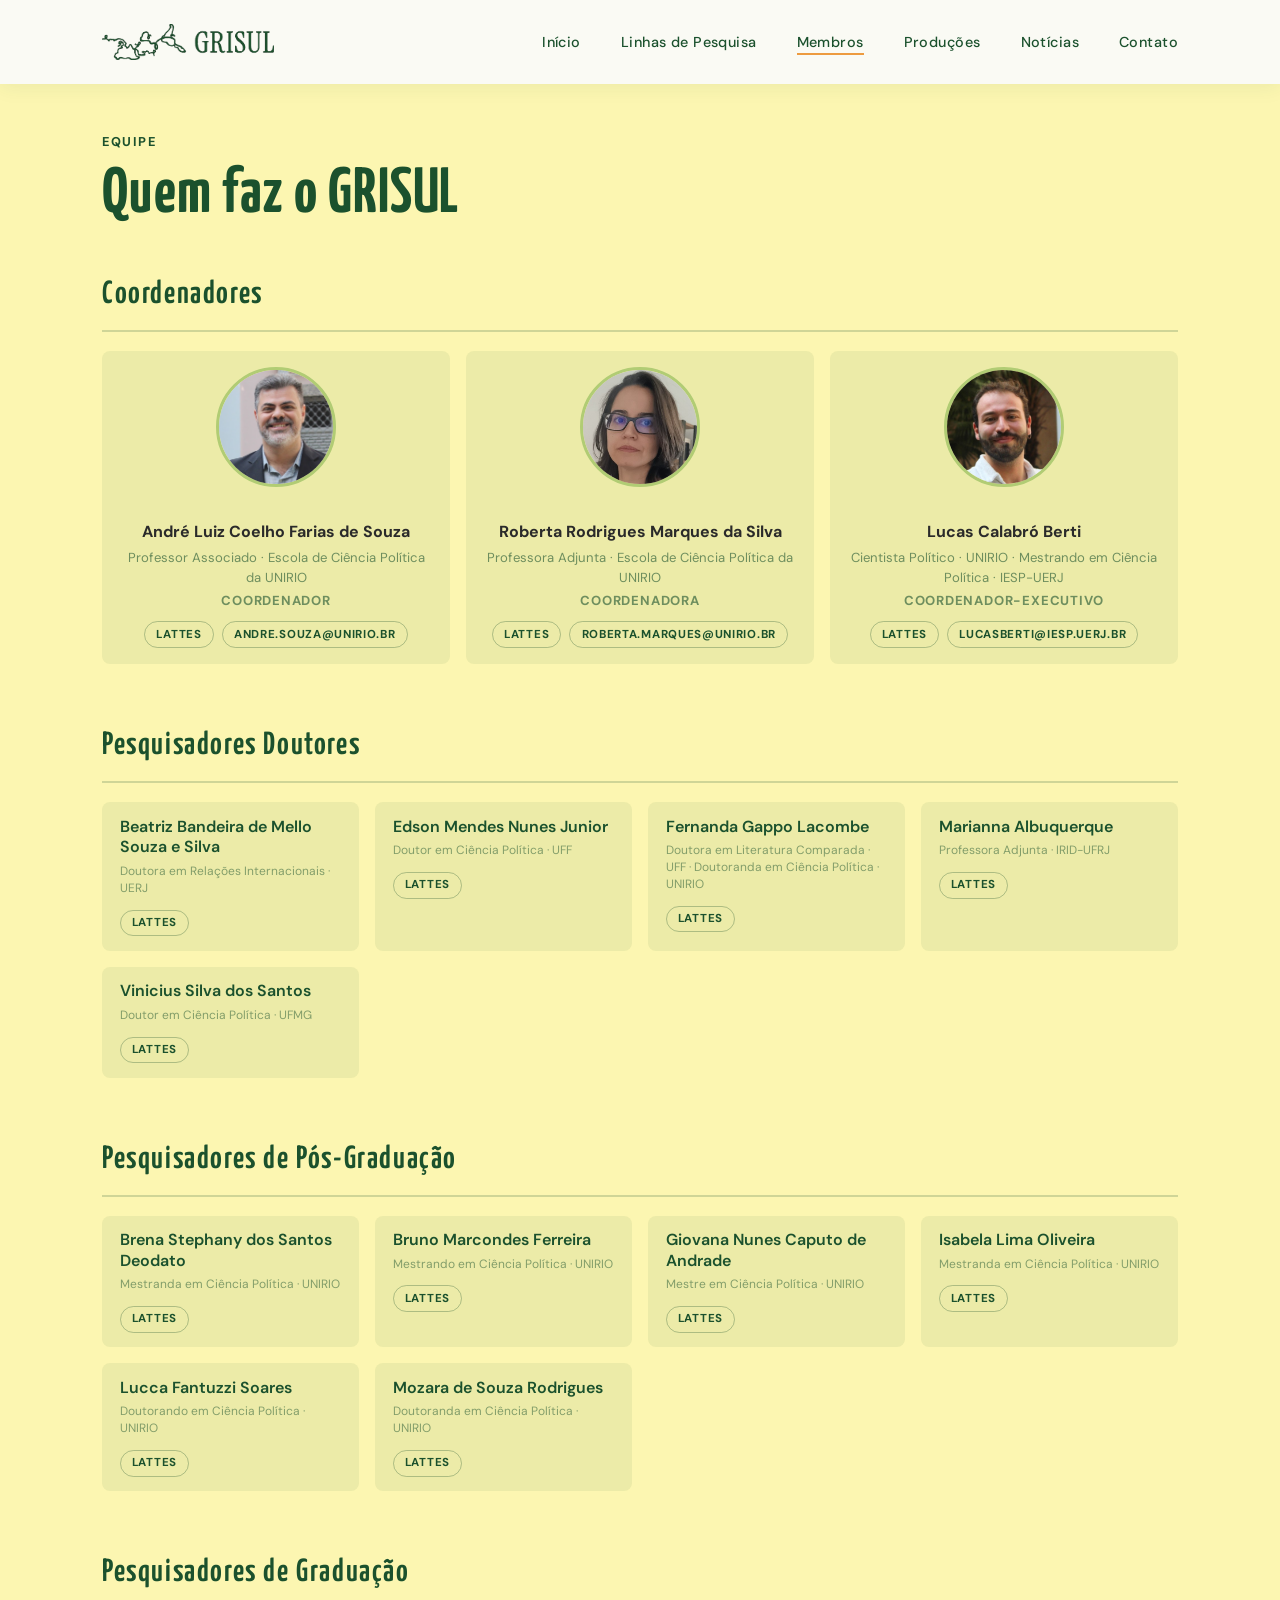
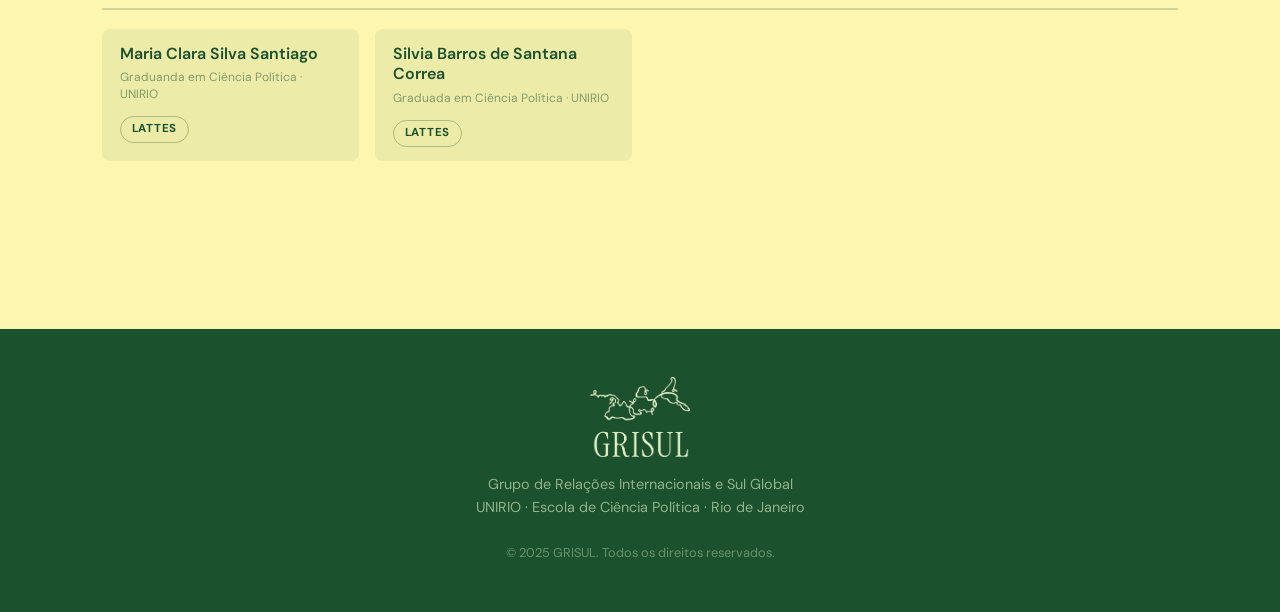
==== commit 6b057729: "Add files via upload" ====
--- a/membros.html
+++ b/membros.html
@@ -24,7 +24,7 @@
         <li><a href="index.html">Início</a></li>
         <li><a href="linhas.html">Linhas de Pesquisa</a></li>
         <li><a href="membros.html" class="active">Membros</a></li>
-        <li><a href="publicacoes.html">Publicações</a></li>
+        <li><a href="producoes.html">Produções</a></li>
         <li><a href="index.html#noticias">Notícias</a></li>
         <li><a href="index.html#contato">Contato</a></li>
       </ul>
@@ -67,7 +67,7 @@
             <img src="foto-lucas.jpg" alt="Lucas Calabró Berti" class="membro-foto-lg" style="object-position: center 5%;" />
             <div class="membro-info membro-info--center">
               <strong>Lucas Calabró Berti</strong>
-              <span>Cientista Político · UNIRIO e Mestrando em Ciência Política · IESP-UERJ</span>
+              <span>Cientista Político · UNIRIO · Mestrando em Ciência Política · IESP-UERJ</span>
               <span class="membro-cargo">Coordenador-Executivo</span>
               <div class="membro-links">
                 <a href="http://lattes.cnpq.br/3201012395712916" target="_blank" class="btn-lattes">Lattes</a>
@@ -93,7 +93,12 @@
           </div>
           <div class="membro-tag">
             <span class="membro-tag-nome">Fernanda Gappo Lacombe</span>
-            <span class="membro-nivel">Doutora em Literatura Comparada · UFF e Doutoranda em Ciência Política · UNIRIO</span>
+            <span class="membro-nivel">Doutora em Literatura Comparada · UFF · Doutoranda em Ciência Política · UNIRIO</span>
+            <div class="membro-tag-footer"><a href="#" class="btn-lattes">Lattes</a></div>
+          </div>
+          <div class="membro-tag">
+            <span class="membro-tag-nome">Marianna Albuquerque</span>
+            <span class="membro-nivel">Professora Adjunta · IRID-UFRJ</span>
             <div class="membro-tag-footer"><a href="#" class="btn-lattes">Lattes</a></div>
           </div>
           <div class="membro-tag">
